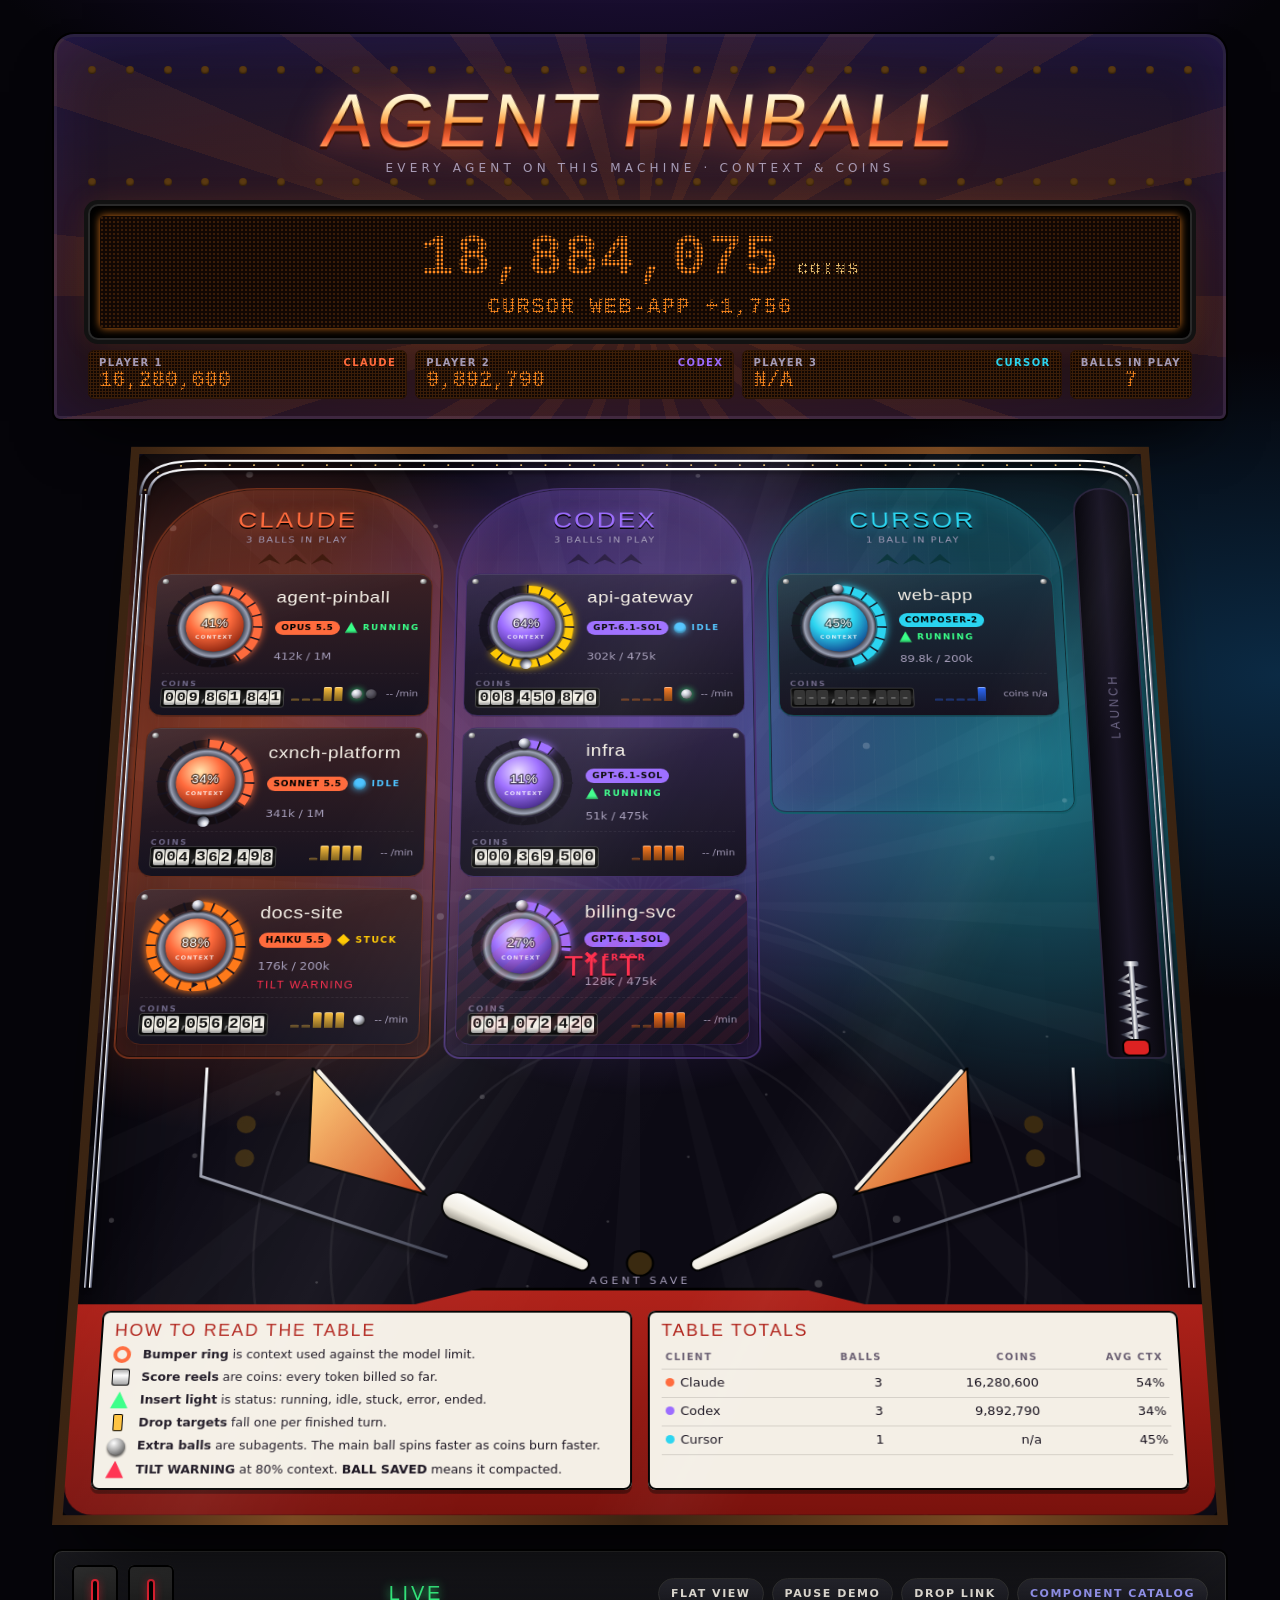
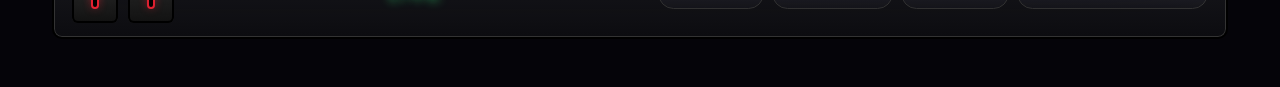
==== docs/design/prototype/index.html @ d5591f13 "docs(design): add pinball UI prototype Interactive table and component catalog (vanilla HTML/CSS/JS " ====
<!doctype html>
<html lang="en" data-view="tilt">
<head>
  <meta charset="utf-8">
  <meta name="viewport" content="width=device-width, initial-scale=1">
  <title>Agent Pinball</title>
  <meta name="description" content="Design prototype of the agent-pinball dashboard, driven by mock data.">
  <link rel="stylesheet" href="pinball.css">
  <script src="mock-data.js" defer></script>
  <script src="pinball.js" defer></script>
</head>
<body data-page="table">
  <div class="starfield" aria-hidden="true"></div>
  <p id="announcer" class="visually-hidden" aria-live="polite"></p>

  <main class="cabinet">
    <!-- Backbox: marquee, dot-matrix display, one score window per client. -->
    <header class="backbox">
      <div class="marquee">
        <div class="bulbs" data-bulbs="30" aria-hidden="true"></div>
        <h1 class="title"><span class="glint">Agent Pinball</span></h1>
        <p class="tagline">Every agent on this machine &middot; context &amp; coins</p>
        <div class="bulbs" data-bulbs="30" aria-hidden="true"></div>
      </div>

      <div class="dmd">
        <div class="dmd-screen">
          <div class="dmd-main"><span class="dmd-score dmd-dots">0</span><small class="dmd-dots dmd-fine">COINS</small></div>
          <div class="dmd-ticker dmd-dots dmd-fine">INSERT COIN</div>
          <div class="dmd-takeover dmd-dots" aria-hidden="true"></div>
        </div>
      </div>

      <div class="players">
        <div class="player" data-kind="claude">
          <div class="player-label"><span>Player 1</span><b>Claude</b></div>
          <div class="dmd-dots player-score">0</div>
        </div>
        <div class="player" data-kind="codex">
          <div class="player-label"><span>Player 2</span><b>Codex</b></div>
          <div class="dmd-dots player-score">0</div>
        </div>
        <div class="player" data-kind="cursor">
          <div class="player-label"><span>Player 3</span><b>Cursor</b></div>
          <div class="dmd-dots player-score">0</div>
        </div>
        <div class="player balls-in-play">
          <div class="player-label"><span>Balls in play</span></div>
          <div class="dmd-dots balls-count">0</div>
        </div>
      </div>
    </header>

    <!-- Playfield: parallax layers around the three lanes. -->
    <section class="table" aria-label="Playfield">
      <div class="playfield">
        <div class="layer layer-art" data-slot="art"></div>

        <div class="field">
          <div class="lanes">
            <section class="lane" data-lane="claude" data-kind="claude" aria-labelledby="lane-claude">
              <div class="lane-head">
                <h2 class="lane-name" id="lane-claude">Claude</h2>
                <div class="lane-meta"></div>
                <div class="chevrons" aria-hidden="true"></div>
              </div>
              <div class="lane-body"></div>
              <p class="lane-empty" hidden>No balls in play</p>
            </section>

            <section class="lane" data-lane="codex" data-kind="codex" aria-labelledby="lane-codex">
              <div class="lane-head">
                <h2 class="lane-name" id="lane-codex">Codex</h2>
                <div class="lane-meta"></div>
                <div class="chevrons" aria-hidden="true"></div>
              </div>
              <div class="lane-body"></div>
              <p class="lane-empty" hidden>No balls in play</p>
            </section>

            <section class="lane" data-lane="cursor" data-kind="cursor" aria-labelledby="lane-cursor">
              <div class="lane-head">
                <h2 class="lane-name" id="lane-cursor">Cursor</h2>
                <div class="lane-meta"></div>
                <div class="chevrons" aria-hidden="true"></div>
              </div>
              <div class="lane-body"></div>
              <p class="lane-empty" hidden>No balls in play</p>
            </section>
          </div>

          <div data-slot="shooter"></div>
        </div>

        <div class="lower" data-slot="lower"></div>

        <div class="layer layer-wire" data-slot="wire"></div>
        <div class="layer layer-glass" aria-hidden="true"></div>

        <!-- Apron: how to read the table, and totals per client. -->
        <footer class="apron">
          <section class="card">
            <h2>How to read the table</h2>
            <ul class="legend">
              <li><span class="legend-icon ring"></span><span><b>Bumper ring</b> is context used against the model limit.</span></li>
              <li><span class="legend-icon reel"></span><span><b>Score reels</b> are coins: every token billed so far.</span></li>
              <li><span class="legend-icon insert"></span><span><b>Insert light</b> is status: running, idle, stuck, error, ended.</span></li>
              <li><span class="legend-icon target"></span><span><b>Drop targets</b> fall one per finished turn.</span></li>
              <li><span class="legend-icon ball"></span><span><b>Extra balls</b> are subagents. The main ball spins faster as coins burn faster.</span></li>
              <li><span class="legend-icon warn"></span><span><b>TILT WARNING</b> at 80% context. <b>BALL SAVED</b> means it compacted.</span></li>
            </ul>
          </section>
          <section class="card">
            <h2>Table totals</h2>
            <table class="totals">
              <thead><tr><th scope="col">Client</th><th scope="col">Balls</th><th scope="col">Coins</th><th scope="col">Avg ctx</th></tr></thead>
              <tbody></tbody>
            </table>
          </section>
        </footer>
      </div>
    </section>

    <!-- Coin door: link state and view toggles. -->
    <footer class="coin-door">
      <div class="coin-slots" aria-hidden="true">
        <span class="coin-slot" data-live="true"></span>
        <span class="coin-slot" data-live="true"></span>
      </div>
      <div class="link-state" data-live="true" role="status">LIVE</div>
      <div class="toggles">
        <button class="toggle" type="button" data-toggle="flat" aria-pressed="false">Flat view</button>
        <button class="toggle" type="button" data-toggle="pause" aria-pressed="false">Pause demo</button>
        <button class="toggle" type="button" data-toggle="unplug" aria-pressed="false">Drop link</button>
        <a class="toggle" href="catalog.html">Component catalog</a>
      </div>
    </footer>
  </main>
</body>
</html>
---- docs/design/prototype/pinball.css ----
/*
 * agent-pinball design prototype.
 *
 * Written to drop into pinball-web unchanged: no inline styles are needed by
 * the markup, every runtime value arrives as a custom property set through
 * CSSOM (allowed under a strict `style-src 'self'` CSP).
 */

/* ------------------------------------------------------------------ tokens */

:root {
  color-scheme: dark;

  /* Cabinet */
  --cab-void: #050409;
  --cab-black: #0b0912;
  --cab-panel: #15121f;
  --cab-panel-2: #1d1929;
  --cab-line: #2c2640;
  --ink: #f4efe6;
  --ink-dim: #a49cb8;
  --ink-faint: #6c6584;

  /* Chrome (rails, screws, wireforms) */
  --chrome-hi: #ffffff;
  --chrome-mid: #b9bccb;
  --chrome-lo: #4a4d5e;

  /* Dot-matrix display */
  --dmd-on: #ff8a1f;
  --dmd-hot: #ffd27a;
  --dmd-off: #3a1d08;
  --dmd-bg: #110703;

  /* Providers, after the three reference tables */
  --claude: #ff6b3d;
  --claude-2: #ffc23d;
  --codex: #9b6bff;
  --codex-2: #ff7a1a;
  --cursor: #2ad4f0;
  --cursor-2: #2f6bff;

  /* Status inserts */
  --st-running: #39ff88;
  --st-idle: #4dc3ff;
  --st-stuck: #ffc800;
  --st-error: #ff2e4d;
  --st-ended: #6b6b7a;

  /* Context levels */
  --lv-warm: #ffc800;
  --lv-hot: #ff7a1a;
  --lv-crit: #ff2e4d;

  --font-display: "Impact", "Haettenschweiler", "Arial Narrow Bold", "Helvetica Neue", sans-serif;
  --font-body: ui-sans-serif, system-ui, -apple-system, "Segoe UI", sans-serif;
  --font-dmd: "Courier New", ui-monospace, "SF Mono", Menlo, monospace;

  --radius: 14px;
  --gutter: clamp(16px, 3vw, 32px);
  --ease-out: cubic-bezier(.2, .9, .3, 1);
  --ease-spring: cubic-bezier(.34, 1.56, .64, 1);

  /* Driven by pinball.js */
  --px: 0;
  --py: 0;
  --scroll: 0;
  --tilt: 12deg;
}

/* ------------------------------------------------------------------- base */

*,
*::before,
*::after { box-sizing: border-box; }

html { background: var(--cab-void); }

body {
  margin: 0;
  min-height: 100vh;
  background:
    radial-gradient(1200px 600px at 50% -10%, #2a1650 0%, transparent 60%),
    radial-gradient(900px 500px at 100% 40%, #0b2a44 0%, transparent 65%),
    var(--cab-void);
  color: var(--ink);
  font: 15px/1.45 var(--font-body);
  overflow-x: hidden;
}

button { font: inherit; color: inherit; }

.visually-hidden {
  position: absolute !important;
  width: 1px; height: 1px;
  overflow: hidden; clip: rect(0 0 0 0);
  white-space: nowrap;
}

/* Starfield behind everything; scroll parallax via --scroll. */
.starfield {
  position: fixed;
  inset: -20vh 0 0 0;
  z-index: -1;
  pointer-events: none;
  background-image:
    radial-gradient(1.2px 1.2px at 12% 18%, #fff8 50%, transparent 51%),
    radial-gradient(1px 1px at 72% 12%, #fff6 50%, transparent 51%),
    radial-gradient(1.4px 1.4px at 40% 66%, #fff7 50%, transparent 51%),
    radial-gradient(1px 1px at 86% 78%, #fff5 50%, transparent 51%),
    radial-gradient(1px 1px at 22% 88%, #fff6 50%, transparent 51%),
    radial-gradient(1.2px 1.2px at 58% 34%, #fff5 50%, transparent 51%);
  background-size: 420px 420px;
  transform: translate3d(0, calc(var(--scroll) * -0.15px), 0);
}

.cabinet {
  width: min(1240px, 100%);
  margin: 0 auto;
  padding: var(--gutter) var(--gutter) 48px;
}

/* ---------------------------------------------------------------- backbox */

.backbox {
  position: relative;
  border-radius: 22px 22px 8px 8px;
  padding: 22px clamp(14px, 3vw, 34px) 20px;
  background:
    linear-gradient(180deg, #1b1430, #0d0a16 70%),
    var(--cab-black);
  border: 2px solid #000;
  box-shadow:
    inset 0 0 0 3px #2a2140,
    inset 0 0 60px #6d3cff22,
    0 30px 60px -30px #000;
  overflow: hidden;
  isolation: isolate;
}

/* Backglass art: sunburst + glow, slow parallax opposite the pointer. */
.backbox::before {
  content: "";
  position: absolute;
  inset: -40%;
  z-index: -1;
  background:
    repeating-conic-gradient(from 0deg at 50% 60%, #ff7a1a14 0deg 6deg, transparent 6deg 18deg),
    radial-gradient(closest-side at 50% 60%, #ff6b3d33, transparent);
  transform: translate3d(calc(var(--px) * -10px), calc(var(--py) * -6px), 0);
  animation: burst 90s linear infinite;
}

@keyframes burst { to { rotate: 360deg; } }

.marquee {
  position: relative;
  text-align: center;
  padding: 10px 0 16px;
}

.bulbs {
  display: flex;
  justify-content: space-between;
  gap: 4px;
  height: 10px;
}

.bulb {
  width: 8px; height: 8px;
  border-radius: 50%;
  background: #5a3a12;
  box-shadow: inset 0 -1px 2px #0008;
  animation: chase 1.6s steps(1, end) infinite;
  animation-delay: calc(var(--i, 0) * -0.1s);
}

@keyframes chase {
  0%, 60% { background: #5a3a12; box-shadow: inset 0 -1px 2px #0008; }
  61%, 100% { background: var(--dmd-hot); box-shadow: 0 0 10px var(--dmd-on), 0 0 2px #fff; }
}

.title {
  margin: 10px 0 6px;
  font: 400 clamp(36px, 7vw, 76px)/0.9 var(--font-display);
  letter-spacing: .04em;
  text-transform: uppercase;
  transform: skewX(-8deg);
  background: linear-gradient(180deg, #fff 0%, #ffe9b0 30%, #ff9a3d 55%, #b23a12 56%, #ff6b3d 80%, #ffd27a 100%);
  -webkit-background-clip: text;
  background-clip: text;
  color: transparent;
  filter: drop-shadow(0 3px 0 #3a0f00) drop-shadow(0 0 18px #ff6b3d88);
}

.title .glint {
  display: inline-block;
  animation: glint 5s var(--ease-out) infinite;
}

@keyframes glint {
  0%, 85% { filter: none; }
  90% { filter: brightness(1.8) drop-shadow(0 0 12px #fff); }
  100% { filter: none; }
}

.tagline {
  margin: 0;
  color: var(--ink-dim);
  font-size: 12px;
  letter-spacing: .35em;
  text-transform: uppercase;
}

/* ------------------------------------------------------------------- DMD */

.dmd {
  position: relative;
  border-radius: 10px;
  padding: 10px;
  background: #000;
  border: 2px solid #2a2a2a;
  box-shadow: inset 0 0 0 2px #000, 0 0 0 4px #121212, 0 0 30px #ff8a1f22;
}

.dmd-screen {
  position: relative;
  min-height: 112px;
  border-radius: 4px;
  overflow: hidden;
  background:
    radial-gradient(circle, var(--dmd-off) 1.1px, transparent 1.6px) 0 0 / 4px 4px,
    var(--dmd-bg);
  filter: drop-shadow(0 0 4px #ff8a1fcc);
  display: grid;
  grid-template-rows: 1fr auto;
  align-items: center;
}

/* The dot mask turns any text into lit DMD pixels; text stays real text. */
.dmd-dots {
  color: var(--dmd-on);
  font-family: var(--font-dmd);
  font-weight: 700;
  -webkit-mask-image: radial-gradient(circle, #000 1.25px, transparent 1.7px);
  -webkit-mask-size: 4px 4px;
  mask-image: radial-gradient(circle, #000 1.25px, transparent 1.7px);
  mask-size: 4px 4px;
}

/* Finer dot pitch for small DMD text; 4px dots cannot draw small glyphs. */
.dmd-fine {
  -webkit-mask-image: radial-gradient(circle, #000 .95px, transparent 1.3px);
  -webkit-mask-size: 3px 3px;
  mask-image: radial-gradient(circle, #000 .95px, transparent 1.3px);
  mask-size: 3px 3px;
}

.dmd-main {
  display: flex;
  align-items: baseline;
  justify-content: center;
  gap: 18px;
  padding: 10px 12px 0;
  font-size: clamp(30px, 6vw, 58px);
  line-height: 1;
  letter-spacing: .02em;
  white-space: nowrap;
}

.dmd-main small {
  font-size: max(15px, .3em);
  letter-spacing: .12em;
  color: var(--dmd-hot);
}

.dmd-ticker {
  height: 36px;
  padding: 4px 12px 8px;
  font-size: 22px;
  line-height: 24px;
  letter-spacing: .06em;
  text-align: center;
  white-space: nowrap;
  overflow: hidden;
  text-overflow: ellipsis;
}

.dmd-ticker.wipe { animation: dmd-wipe .45s steps(12, end); }

@keyframes dmd-wipe {
  from { clip-path: inset(0 100% 0 0); }
  to { clip-path: inset(0 0 0 0); }
}

/* Takeover: big event replaces the score for a moment, like real DMD shows. */
.dmd-takeover {
  position: absolute;
  inset: 0;
  display: grid;
  place-items: center;
  font-size: clamp(30px, 6.4vw, 64px);
  letter-spacing: .06em;
  color: var(--dmd-hot);
  background: var(--dmd-bg);
  opacity: 0;
  pointer-events: none;
}

.dmd-screen.taking .dmd-main,
.dmd-screen.taking .dmd-ticker { visibility: hidden; }

.dmd-takeover.show { animation: takeover 1.8s steps(1, end) forwards; }

@keyframes takeover {
  0% { opacity: 1; color: #fff; }
  8% { opacity: 1; color: var(--dmd-hot); }
  16% { opacity: 0; }
  22% { opacity: 1; }
  85% { opacity: 1; }
  100% { opacity: 0; }
}

.players {
  display: grid;
  grid-template-columns: repeat(3, 1fr) auto;
  gap: 8px;
  margin-top: 10px;
}

.player {
  border-radius: 6px;
  padding: 6px 10px 5px;
  background:
    radial-gradient(circle, var(--dmd-off) 1px, transparent 1.4px) 0 0 / 3px 3px,
    var(--dmd-bg);
  border: 1px solid #2a1406;
  min-width: 0;
}

.player-label {
  display: flex;
  justify-content: space-between;
  gap: 6px;
  font: 700 10px/1.2 var(--font-body);
  letter-spacing: .14em;
  text-transform: uppercase;
  color: var(--ink-dim);
}

.player-label b { color: var(--p, var(--dmd-on)); }

.player .dmd-dots {
  -webkit-mask-size: 3px 3px;
  mask-size: 3px 3px;
  -webkit-mask-image: radial-gradient(circle, #000 .95px, transparent 1.3px);
  mask-image: radial-gradient(circle, #000 .95px, transparent 1.3px);
  font-size: 22px;
  line-height: 1.1;
  white-space: nowrap;
  overflow: hidden;
  text-overflow: ellipsis;
}

.player[data-kind="claude"] { --p: var(--claude); }
.player[data-kind="codex"] { --p: var(--codex); }
.player[data-kind="cursor"] { --p: var(--cursor); }

.balls-in-play { text-align: center; }

/* ------------------------------------------------------- playfield + layers */

.table {
  position: relative;
  /* --lift is the empty band the receding top leaves; pinball.js measures it. */
  margin-top: calc(26px - var(--lift, 0px));
  perspective: 1700px;
  perspective-origin: 50% 100%;
}

.playfield {
  position: relative;
  border-radius: 18px 18px 40px 40px;
  padding: 46px 18px 0;
  background: #0c0a14;
  border: 10px solid transparent;
  border-image: linear-gradient(90deg, #3b2412, #7a4a22 20%, #3b2412 50%, #7a4a22 80%, #3b2412) 1;
  box-shadow: 0 60px 80px -40px #000, inset 0 0 120px #000;
  /* Pivot on the bottom edge: the far end recedes instead of the near end
   * growing past the viewport. */
  transform-origin: 50% 100%;
  transform: rotateX(var(--tilt)) rotateY(calc(var(--px) * 1.2deg));
  transform-style: preserve-3d;
  transition: transform .6s var(--ease-out);
  overflow: hidden;
  isolation: isolate;
}

[data-view="flat"] .playfield { --tilt: 0deg; }

/* Each layer moves with the pointer by its own depth. Lanes stay at 0 so the
 * things you click never drift away from the cursor. */
.layer {
  position: absolute;
  inset: -40px;
  pointer-events: none;
  transform: translate3d(calc(var(--px) * var(--depth) * 1px), calc(var(--py) * var(--depth) * 1px), 0);
}

.layer-art { --depth: -8; z-index: -2; }
.layer-wire { --depth: 4; z-index: 3; inset: 0; }
.layer-glass { --depth: 26; z-index: 4; inset: -80px; }

.layer-art svg { width: 100%; height: 100%; display: block; }

.wire-top {
  position: absolute;
  top: 0;
  left: 0;
  width: 100%;
  height: 56px;
}

.wire-side {
  position: absolute;
  top: 54px;
  bottom: 240px;
  width: 10px;
  background: linear-gradient(90deg,
    transparent 0 1px, #fff 1px, #8a8fa3 2px, #3b3e4e 3.5px, transparent 3.5px 6.5px,
    #fff 6.5px, #8a8fa3 7.5px, #3b3e4e 9px, transparent 9px);
  filter: drop-shadow(0 3px 2px #0009);
}

.wire-side-l { left: 4px; }
.wire-side-r { right: 4px; }

.layer-glass {
  background:
    linear-gradient(115deg, transparent 30%, #ffffff10 42%, #ffffff05 48%, transparent 56%),
    linear-gradient(115deg, transparent 62%, #ffffff08 66%, transparent 70%);
  mix-blend-mode: screen;
}

.art-rays { transform-origin: 50% 46%; animation: spin 120s linear infinite; }
.art-glow-claude { fill: var(--claude); }
.art-glow-codex { fill: var(--codex); }
.art-glow-cursor { fill: var(--cursor); }

.wire {
  fill: none;
  stroke: url(#chrome-h);
  stroke-width: 3;
  vector-effect: non-scaling-stroke;
  filter: drop-shadow(0 4px 2px #0009);
}

.wire-light {
  fill: none;
  stroke: var(--dmd-hot);
  stroke-width: 2;
  stroke-dasharray: 2 26;
  vector-effect: non-scaling-stroke;
  animation: wire-run 1.8s linear infinite;
  opacity: .9;
}

@keyframes wire-run { to { stroke-dashoffset: -112; } }

.field {
  position: relative;
  z-index: 1;
  display: grid;
  grid-template-columns: 1fr 64px;
  gap: 16px;
}

.lanes {
  display: grid;
  grid-template-columns: repeat(3, minmax(0, 1fr));
  gap: 14px;
  align-items: start;
}

/* ------------------------------------------------------------------ lanes */

.lane {
  --p: var(--claude);
  --p2: var(--claude-2);
  position: relative;
  border-radius: 120px 120px 18px 18px;
  padding: 0 10px 14px;
  min-height: 420px;
  background:
    linear-gradient(180deg, color-mix(in srgb, var(--p) 22%, transparent), transparent 40%),
    repeating-linear-gradient(90deg, transparent 0 22px, #ffffff05 22px 23px);
  border: 2px solid color-mix(in srgb, var(--p) 45%, #000);
  box-shadow: inset 0 0 0 1px #0008, inset 0 0 40px color-mix(in srgb, var(--p) 18%, transparent);
}

.lane[data-kind="codex"] { --p: var(--codex); --p2: var(--codex-2); }
.lane[data-kind="cursor"] { --p: var(--cursor); --p2: var(--cursor-2); }

.lane-head {
  position: relative;
  text-align: center;
  padding: 26px 8px 12px;
}

.lane-name {
  margin: 0;
  font: 400 30px/1 var(--font-display);
  letter-spacing: .08em;
  text-transform: uppercase;
  color: var(--p);
  text-shadow: 0 2px 0 #000, 0 0 16px color-mix(in srgb, var(--p) 70%, transparent);
}

.lane-meta {
  margin-top: 4px;
  font-size: 11px;
  letter-spacing: .16em;
  text-transform: uppercase;
  color: var(--ink-dim);
}

/* Arrow inserts that chase up the lane, like the reference playfields. */
.chevrons {
  display: flex;
  justify-content: center;
  gap: 4px;
  margin-top: 10px;
}

.chevron {
  width: 26px; height: 14px;
  clip-path: polygon(0 100%, 50% 0, 100% 100%, 50% 55%);
  background: color-mix(in srgb, var(--p) 25%, #000);
  animation: chevron 1.2s steps(1, end) infinite;
  animation-delay: calc(var(--i, 0) * .2s);
}

@keyframes chevron {
  0%, 40% { background: color-mix(in srgb, var(--p) 25%, #000); }
  41%, 70% { background: var(--p2); box-shadow: 0 0 12px var(--p2); }
  71%, 100% { background: color-mix(in srgb, var(--p) 25%, #000); }
}

.lane-body {
  display: grid;
  gap: 14px;
}

.lane-empty {
  margin: 30px 8px;
  text-align: center;
  font: 400 20px var(--font-display);
  letter-spacing: .1em;
  color: var(--ink-faint);
}

/* ------------------------------------------------------- agent bumper card */

.bumper {
  --p: var(--claude);
  --p2: var(--claude-2);
  --ctx: 0;
  --lv: var(--p);
  --spin: 1.6s;
  position: relative;
  display: grid;
  grid-template-columns: 112px 1fr;
  gap: 4px 12px;
  align-items: center;
  padding: 12px 12px 10px;
  border-radius: 16px;
  background:
    linear-gradient(160deg, #ffffff12, transparent 40%),
    linear-gradient(180deg, color-mix(in srgb, var(--p) 16%, var(--cab-panel)), var(--cab-panel));
  border: 1px solid color-mix(in srgb, var(--p) 40%, #000);
  box-shadow: 0 10px 22px -12px #000, inset 0 1px 0 #ffffff18;
  clip-path: polygon(0 10px, 10px 0, calc(100% - 10px) 0, 100% 10px, 100% calc(100% - 10px), calc(100% - 10px) 100%, 10px 100%, 0 calc(100% - 10px));
  transition: transform .2s var(--ease-out), filter .3s;
}

.bumper[data-kind="codex"] { --p: var(--codex); --p2: var(--codex-2); }
.bumper[data-kind="cursor"] { --p: var(--cursor); --p2: var(--cursor-2); }
.bumper .targets { --p2: inherit; }

.bumper[data-level="warm"] { --lv: var(--lv-warm); }
.bumper[data-level="hot"] { --lv: var(--lv-hot); }
.bumper[data-level="crit"] { --lv: var(--lv-crit); }

.bumper:hover { transform: translateY(-2px); }

.bumper.entering { animation: drop-in .7s var(--ease-spring) var(--delay, 0s) both; }

@keyframes drop-in {
  from { transform: translateY(-60px) scale(.6); opacity: 0; }
  to { transform: none; opacity: 1; }
}

/* Screws in the plastic's corners. */
.bumper::before,
.bumper::after {
  content: "";
  position: absolute;
  top: 6px;
  width: 7px; height: 7px;
  border-radius: 50%;
  background: radial-gradient(circle at 35% 35%, #fff, #888 50%, #333);
}
.bumper::before { left: 6px; }
.bumper::after { right: 6px; }

/* Full-card hit area, so the card can hold headings and still be one control. */
.bumper-hit {
  position: absolute;
  inset: 0;
  z-index: 2;
  border: 0;
  background: transparent;
  cursor: pointer;
}

.bumper-hit:focus-visible {
  outline: 3px solid var(--p2);
  outline-offset: -4px;
  border-radius: 14px;
}

.bumper-ring {
  grid-row: span 3;
  width: 112px;
  height: 112px;
  overflow: visible;
}

.ring-track { fill: none; stroke: #0007; stroke-width: 10; }

.ring-fill {
  fill: none;
  stroke: var(--lv);
  stroke-width: 10;
  stroke-linecap: butt;
  stroke-dasharray: var(--ctx) 100;
  transform: rotate(-90deg);
  transform-origin: 60px 60px;
  transition: stroke-dasharray .9s var(--ease-out), stroke .4s;
  filter: drop-shadow(0 0 5px var(--lv));
}

/* Segment cuts make the arc read like an insert ring, not a progress bar. */
.ring-ticks {
  fill: none;
  stroke: var(--cab-panel);
  stroke-width: 12;
  stroke-dasharray: .6 4.4;
  transform: rotate(-90deg);
  transform-origin: 60px 60px;
}

.bumper-skirt { fill: url(#skirt); }

.bumper-cap {
  fill: url(#cap-claude);
  transform-origin: 60px 60px;
  transform-box: view-box;
}

.bumper[data-kind="codex"] .bumper-cap { fill: url(#cap-codex); }
.bumper[data-kind="cursor"] .bumper-cap { fill: url(#cap-cursor); }

.cap-label {
  font: 400 15px var(--font-display);
  letter-spacing: .06em;
  fill: #fff;
  text-anchor: middle;
  dominant-baseline: central;
  paint-order: stroke;
  stroke: #0009;
  stroke-width: 3px;
}

.cap-sub {
  font: 700 7px var(--font-body);
  letter-spacing: .18em;
  fill: #fffc;
  text-anchor: middle;
}

.bumper.hit .bumper-cap { animation: pop .22s var(--ease-out); }
.bumper.hit .ring-fill { animation: ring-flash .3s; }

@keyframes pop {
  0% { transform: scale(1); }
  35% { transform: scale(.86); }
  100% { transform: scale(1); }
}

@keyframes ring-flash {
  50% { stroke: #fff; filter: drop-shadow(0 0 12px #fff); }
}

/* The ball: orbits when running, rests in the saucer when idle. */
.orbit {
  transform-origin: 60px 60px;
  transform-box: view-box;
}

.ball { fill: url(#ball); filter: drop-shadow(0 2px 1px #000a); }

.bumper[data-status="running"] .orbit { animation: spin var(--spin) linear infinite; }

/* Idle: the ball settles at the bottom of the ring, the saucer. */
.bumper[data-status="idle"] .orbit,
.bumper[data-status="ended"] .orbit { transform: rotate(180deg); transition: transform .8s var(--ease-spring); }

.bumper[data-status="stuck"] .orbit { animation: trapped .5s ease-in-out infinite alternate; }

@keyframes spin { to { transform: rotate(360deg); } }
@keyframes trapped { from { transform: rotate(-8deg); } to { transform: rotate(8deg); } }

.bumper-name {
  margin: 0;
  min-width: 0;
  font: 400 21px/1.05 var(--font-display);
  letter-spacing: .03em;
  overflow: hidden;
  text-overflow: ellipsis;
  white-space: nowrap;
}

.bumper-sub {
  display: flex;
  flex-wrap: wrap;
  gap: 6px;
  align-items: center;
  min-width: 0;
}

.chip {
  display: inline-block;
  padding: 2px 7px;
  border-radius: 999px;
  font: 700 10px/1.4 var(--font-body);
  letter-spacing: .08em;
  text-transform: uppercase;
  color: #000;
  background: var(--p);
  white-space: nowrap;
}

.chip-ghost {
  color: var(--ink-dim);
  background: transparent;
  border: 1px solid var(--cab-line);
}

.ctx-line {
  display: flex;
  flex-wrap: wrap;
  white-space: nowrap;
  align-items: baseline;
  gap: 6px;
  font-variant-numeric: tabular-nums;
}

.ctx-of { font-size: 13px; color: var(--ink-dim); }

.bumper-foot {
  grid-column: 1 / -1;
  display: flex;
  flex-wrap: wrap;
  align-items: center;
  justify-content: space-between;
  gap: 8px;
  padding-top: 8px;
  border-top: 1px dashed #ffffff14;
}

.coins-label {
  font: 700 9px var(--font-body);
  letter-spacing: .2em;
  color: var(--ink-faint);
  text-transform: uppercase;
}

.foot-right {
  display: flex;
  align-items: center;
  gap: 10px;
}

.rate {
  font-size: 11px;
  color: var(--ink-dim);
  font-variant-numeric: tabular-nums;
}

/* Score popup on token bursts. */
.score-pop {
  position: absolute;
  left: 56px;
  top: 30px;
  z-index: 3;
  font: 400 22px var(--font-display);
  color: var(--p2);
  text-shadow: 0 2px 0 #000, 0 0 12px var(--p2);
  pointer-events: none;
  animation: score-up 1.1s var(--ease-out) forwards;
}

@keyframes score-up {
  from { transform: translate(-50%, 0) scale(.6); opacity: 0; }
  15% { transform: translate(-50%, -6px) scale(1.15); opacity: 1; }
  to { transform: translate(-50%, -46px) scale(1); opacity: 0; }
}

/* Banner stamped across a card: BALL SAVED, TILT WARNING, EXTRA BALL. */
.banner {
  position: absolute;
  left: 50%;
  top: 46%;
  z-index: 3;
  padding: 4px 14px;
  font: 400 20px/1 var(--font-display);
  letter-spacing: .1em;
  color: #000;
  background: var(--p2);
  border: 2px solid #000;
  box-shadow: 0 0 0 2px var(--p2), 0 0 24px var(--p2);
  white-space: nowrap;
  pointer-events: none;
  animation: banner 1.6s var(--ease-spring) forwards;
}

@keyframes banner {
  0% { transform: translate(-50%, -50%) rotate(-6deg) scale(.2); opacity: 0; }
  18% { transform: translate(-50%, -50%) rotate(-6deg) scale(1.1); opacity: 1; }
  28% { transform: translate(-50%, -50%) rotate(-6deg) scale(1); }
  80% { opacity: 1; }
  100% { transform: translate(-50%, -50%) rotate(-6deg) scale(1); opacity: 0; }
}

/* --------------------------------------------------------------- score reels */

.reels {
  display: inline-flex;
  align-items: center;
  gap: 1px;
  padding: 3px 4px;
  border-radius: 4px;
  background: linear-gradient(180deg, #000, #222 50%, #000);
  box-shadow: inset 0 0 0 1px #444, 0 1px 0 #ffffff14;
  font: 700 17px/1 var(--font-dmd);
  font-variant-numeric: tabular-nums;
}

.reel {
  position: relative;
  display: inline-block;
  width: .72em;
  height: 1.15em;
  overflow: hidden;
  border-radius: 2px;
  background: linear-gradient(180deg, #bbb, #f4f1e8 30%, #f4f1e8 70%, #999);
  color: #111;
  text-align: center;
}

.reel-strip {
  display: flex;
  flex-direction: column;
  transform: translateY(calc(var(--d, 0) * -1.15em));
  transition: transform .7s var(--ease-spring);
}

.reel-strip span { height: 1.15em; line-height: 1.15em; }

.reel-sep {
  width: .3em;
  color: #888;
  text-align: center;
}

.reels[data-unavailable] .reel { background: #333; color: #666; }

/* ---------------------------------------------------------- insert lights */

.insert {
  --c: var(--st-ended);
  display: inline-flex;
  align-items: center;
  gap: 6px;
  font: 700 10px/1 var(--font-body);
  letter-spacing: .16em;
  text-transform: uppercase;
  color: var(--c);
}

.insert-lamp {
  width: 14px;
  height: 14px;
  background: var(--c);
  box-shadow: 0 0 10px var(--c), inset 0 -2px 3px #0006;
}

/* Shape carries the meaning too, so status never relies on colour alone. */
.insert[data-status="running"] { --c: var(--st-running); }
.insert[data-status="running"] .insert-lamp { clip-path: polygon(50% 0, 100% 100%, 0 100%); animation: blink 1s steps(1, end) infinite; }
.insert[data-status="idle"] { --c: var(--st-idle); }
.insert[data-status="idle"] .insert-lamp { border-radius: 50%; }
.insert[data-status="stuck"] { --c: var(--st-stuck); }
.insert[data-status="stuck"] .insert-lamp { clip-path: polygon(50% 0, 100% 50%, 50% 100%, 0 50%); animation: blink 1.8s steps(1, end) infinite; }
.insert[data-status="error"] { --c: var(--st-error); }
.insert[data-status="error"] .insert-lamp { clip-path: polygon(20% 0, 50% 30%, 80% 0, 100% 20%, 70% 50%, 100% 80%, 80% 100%, 50% 70%, 20% 100%, 0 80%, 30% 50%, 0 20%); animation: blink .4s steps(1, end) infinite; }
.insert[data-status="ended"] .insert-lamp { box-shadow: none; opacity: .5; }

@keyframes blink { 50% { opacity: .25; } }

.tilt-warning {
  display: none;
  font: 400 12px/1 var(--font-display);
  letter-spacing: .14em;
  color: var(--lv-crit);
  animation: blink .7s steps(1, end) infinite;
}

.bumper[data-level="hot"] .tilt-warning,
.bumper[data-level="crit"] .tilt-warning { display: inline; }

/* ------------------------------------------------------------ drop targets */

.targets {
  --p2: var(--claude-2);
  display: inline-flex;
  gap: 3px;
  align-items: flex-end;
  height: 18px;
}

.target {
  width: 9px;
  height: 18px;
  border-radius: 2px 2px 0 0;
  background: linear-gradient(180deg, var(--p2), color-mix(in srgb, var(--p2) 50%, #000));
  box-shadow: inset 0 1px 0 #fff8;
  transform-origin: 50% 100%;
  transition: transform .35s var(--ease-out), opacity .35s;
}

.target.down { transform: scaleY(.18); opacity: .45; }

/* ------------------------------------------------------------- extra balls */

.extra-balls {
  display: inline-flex;
  align-items: center;
  gap: 4px;
  min-height: 14px;
}

.mini-ball {
  width: 12px;
  height: 12px;
  border-radius: 50%;
  background: radial-gradient(circle at 35% 30%, #fff, #c9ccd8 35%, #555 80%);
  box-shadow: 0 1px 2px #000;
}

.mini-ball[data-status="running"] { animation: bob .6s ease-in-out infinite alternate; box-shadow: 0 0 8px var(--st-running); }
.mini-ball[data-status="ended"] { opacity: .35; }

@keyframes bob { to { transform: translateY(-3px); } }

/* ----------------------------------------------------- TILT / GAME OVER */

.overlay {
  position: absolute;
  inset: 0;
  z-index: 1;
  display: none;
  place-items: center;
  pointer-events: none;
  font: 400 34px/1 var(--font-display);
  letter-spacing: .12em;
}

.bumper[data-status="error"] .overlay-tilt {
  display: grid;
  color: var(--st-error);
  background: repeating-linear-gradient(-45deg, #ff2e4d14 0 10px, transparent 10px 20px);
  text-shadow: 0 0 18px var(--st-error), 0 2px 0 #000;
  animation: tilt-shake .5s ease-in-out 2;
}

.bumper[data-status="error"] { animation: tilt-shake .5s ease-in-out; }

@keyframes tilt-shake {
  20% { transform: translateX(-6px) rotate(-1deg); }
  40% { transform: translateX(5px) rotate(1deg); }
  60% { transform: translateX(-3px); }
  80% { transform: translateX(2px); }
}

.bumper[data-status="ended"] { filter: grayscale(.9) brightness(.7); }

.bumper[data-status="ended"] .overlay-over {
  display: grid;
  color: #ddd;
  font-size: 26px;
  transform: rotate(-8deg);
  text-shadow: 0 2px 0 #000;
}

/* --------------------------------------------------------- shooter lane */

.shooter {
  position: relative;
  border-radius: 32px 32px 8px 8px;
  background: linear-gradient(90deg, #08070d, #1a1626 50%, #08070d);
  border: 2px solid #2c2640;
  min-height: 100%;
  overflow: hidden;
}

.shooter-label {
  position: absolute;
  top: 40%;
  left: 50%;
  transform: translate(-50%, -50%) rotate(-90deg);
  font: 400 14px var(--font-display);
  letter-spacing: .3em;
  color: var(--ink-faint);
  white-space: nowrap;
}

.plunger {
  position: absolute;
  left: 50%;
  bottom: 0;
  width: 40px;
  height: 120px;
  transform: translateX(-50%);
  border: 0;
  padding: 0;
  background: transparent;
  cursor: pointer;
}

.plunger svg { width: 100%; height: 100%; overflow: visible; }

.plunger-spring {
  fill: none;
  stroke: url(#chrome-v);
  stroke-width: 3;
  transform-origin: 20px 120px;
  transform-box: view-box;
  transition: transform .5s ease-in;
}

.plunger-rod { transition: transform .5s ease-in; }

.plunger.pulling .plunger-spring { transform: scaleY(.55); transition-duration: .45s; }
.plunger.pulling .plunger-rod { transform: translateY(26px); transition-duration: .45s; }
.plunger.release .plunger-spring,
.plunger.release .plunger-rod { transition: transform .08s var(--ease-spring); }

.plunger:focus-visible { outline: 3px solid var(--dmd-hot); outline-offset: 2px; border-radius: 6px; }

.shot-ball {
  position: absolute;
  left: 50%;
  bottom: 96px;
  width: 22px;
  height: 22px;
  margin-left: -11px;
  border-radius: 50%;
  background: radial-gradient(circle at 35% 30%, #fff, #c9ccd8 35%, #444 85%);
  box-shadow: 0 0 12px #fff8;
  opacity: 0;
}

/* --------------------------------------------- lower playfield + flippers */

.lower {
  position: relative;
  z-index: 1;
  margin-top: 10px;
}

.lower svg { display: block; width: 100%; height: auto; }

.sling { fill: url(#sling); stroke: #000; stroke-width: 2; }
.sling-rubber { fill: none; stroke: #f4f1e8; stroke-width: 4; stroke-linecap: round; }
.sling.kick { animation: sling-kick .18s; }

@keyframes sling-kick { 50% { fill: #fff; filter: drop-shadow(0 0 12px #fff); } }

.flipper {
  fill: url(#flipper);
  stroke: #000;
  stroke-width: 2;
  transform-box: view-box;
  transition: transform .09s ease-out;
}

.flipper-l { transform-origin: 330px 140px; transform: rotate(26deg); }
.flipper-r { transform-origin: 670px 140px; transform: rotate(-26deg); }
.flipper-l.up { transform: rotate(-16deg); }
.flipper-r.up { transform: rotate(16deg); }

.inlane-light { fill: #3a2a10; transition: fill .2s; }
.inlane-light.on { fill: var(--dmd-hot); filter: drop-shadow(0 0 6px var(--dmd-on)); }

/* ------------------------------------------------------------------ apron */

.apron {
  position: relative;
  z-index: 1;
  display: grid;
  grid-template-columns: 1fr 1fr;
  gap: 16px;
  margin: 0 -18px;
  padding: 22px 26px 26px;
  background:
    linear-gradient(180deg, #b0221a, #7a120d);
  border-top: 3px solid #000;
  clip-path: polygon(0 18px, 30% 18px, 36% 0, 64% 0, 70% 18px, 100% 18px, 100% 100%, 0 100%);
}

.card {
  border-radius: 8px;
  padding: 12px 14px;
  background: #f4efe6;
  color: #1a1420;
  box-shadow: inset 0 0 0 2px #000, 0 4px 0 #0006;
}

.card h2 {
  margin: 0 0 8px;
  font: 400 18px/1 var(--font-display);
  letter-spacing: .1em;
  text-transform: uppercase;
  color: #b0221a;
}

.legend {
  display: grid;
  gap: 6px;
  margin: 0;
  padding: 0;
  list-style: none;
  font-size: 12.5px;
}

.legend li { display: grid; grid-template-columns: 22px 1fr; gap: 8px; align-items: center; }

.legend-icon {
  width: 18px;
  height: 18px;
  border-radius: 50%;
}

.legend-icon.ring { border: 4px solid var(--claude); }
.legend-icon.reel { border-radius: 3px; background: linear-gradient(180deg, #999, #fff 40%, #999); box-shadow: inset 0 0 0 1px #000; }
.legend-icon.insert { border-radius: 0; background: var(--st-running); clip-path: polygon(50% 0, 100% 100%, 0 100%); }
.legend-icon.ball { background: radial-gradient(circle at 35% 30%, #fff, #aaa 45%, #333); }
.legend-icon.target { border-radius: 2px; width: 10px; margin-left: 4px; background: var(--claude-2); box-shadow: inset 0 0 0 1px #000; }
.legend-icon.warn { border-radius: 0; background: var(--lv-crit); clip-path: polygon(50% 0, 100% 100%, 0 100%); }

.totals {
  width: 100%;
  border-collapse: collapse;
  font-size: 13px;
  font-variant-numeric: tabular-nums;
}

.totals th,
.totals td { padding: 5px 4px; text-align: right; border-bottom: 1px solid #0002; }
.totals th:first-child,
.totals td:first-child { text-align: left; }
.totals thead th { font-size: 10px; letter-spacing: .14em; text-transform: uppercase; color: #6a5f72; }
.totals .dot { display: inline-block; width: 9px; height: 9px; margin-right: 6px; border-radius: 50%; background: var(--p); }
.totals tr[data-kind="claude"] { --p: var(--claude); }
.totals tr[data-kind="codex"] { --p: var(--codex); }
.totals tr[data-kind="cursor"] { --p: var(--cursor); }

/* -------------------------------------------------------------- coin door */

.coin-door {
  display: flex;
  flex-wrap: wrap;
  align-items: center;
  justify-content: space-between;
  gap: 14px;
  margin-top: 24px;
  padding: 14px 18px;
  border-radius: 10px;
  background: linear-gradient(180deg, #1a1a1f, #0c0c10);
  border: 2px solid #000;
  box-shadow: inset 0 0 0 1px #333;
}

.coin-slots { display: flex; gap: 10px; }

.coin-slot {
  display: grid;
  place-items: center;
  width: 46px;
  height: 58px;
  border-radius: 6px;
  background: linear-gradient(180deg, #333, #111);
  box-shadow: inset 0 0 0 2px #000, inset 0 1px 0 #555;
}

.coin-slot::before {
  content: "";
  width: 4px;
  height: 26px;
  border-radius: 2px;
  background: #000;
  box-shadow: 0 0 0 2px #e23, 0 0 10px #e23;
}

.coin-slot[data-live="false"]::before { animation: blink .8s steps(1, end) infinite; }

.link-state {
  font: 400 20px var(--font-display);
  letter-spacing: .14em;
}

.link-state[data-live="true"] { color: var(--st-running); text-shadow: 0 0 10px var(--st-running); }
.link-state[data-live="false"] { color: var(--dmd-on); animation: blink 1s steps(1, end) infinite; }

.toggles { display: flex; flex-wrap: wrap; gap: 8px; }

.toggle {
  padding: 8px 12px;
  border-radius: 999px;
  border: 1px solid #333;
  background: linear-gradient(180deg, #2a2a33, #15151b);
  font: 700 11px var(--font-body);
  letter-spacing: .14em;
  text-transform: uppercase;
  cursor: pointer;
}

a.toggle { text-decoration: none; }

.toggle[aria-pressed="true"] { border-color: var(--dmd-on); color: var(--dmd-hot); box-shadow: 0 0 12px #ff8a1f44; }
.toggle:focus-visible { outline: 3px solid var(--dmd-hot); outline-offset: 2px; }

/* ------------------------------------------------------ backglass drawer */

.backglass {
  --p: var(--claude);
  --p2: var(--claude-2);
  width: min(720px, calc(100vw - 32px));
  max-height: calc(100vh - 32px);
  padding: 0;
  border: 0;
  border-radius: 18px;
  background: var(--cab-panel);
  color: var(--ink);
  box-shadow: 0 0 0 2px #000, 0 0 0 4px color-mix(in srgb, var(--p) 60%, #000), 0 40px 80px #000;
  overflow: auto;
}

.backglass[data-kind="codex"] { --p: var(--codex); --p2: var(--codex-2); }
.backglass[data-kind="cursor"] { --p: var(--cursor); --p2: var(--cursor-2); }

.backglass[open] { animation: backglass-up .5s var(--ease-spring); }
.backglass::backdrop { background: #000a; backdrop-filter: blur(4px); }

@keyframes backglass-up {
  from { transform: translateY(40px) rotateX(18deg); opacity: 0; }
  to { transform: none; opacity: 1; }
}

.bg-head {
  position: relative;
  padding: 24px 24px 18px;
  background:
    repeating-conic-gradient(from 0deg at 80% 120%, color-mix(in srgb, var(--p) 22%, transparent) 0deg 7deg, transparent 7deg 16deg),
    linear-gradient(180deg, color-mix(in srgb, var(--p) 40%, #000), var(--cab-panel));
  overflow: hidden;
}

.bg-kicker {
  font: 700 11px var(--font-body);
  letter-spacing: .24em;
  text-transform: uppercase;
  color: var(--p2);
}

.bg-title {
  margin: 4px 0 6px;
  font: 400 clamp(28px, 5vw, 42px)/1 var(--font-display);
  letter-spacing: .03em;
  overflow-wrap: anywhere;
}

.bg-close {
  position: absolute;
  top: 14px;
  right: 14px;
  width: 36px;
  height: 36px;
  border-radius: 50%;
  border: 2px solid #000;
  background: radial-gradient(circle at 35% 30%, #fff, #bbb 40%, #555);
  color: #000;
  font: 700 18px/1 var(--font-body);
  cursor: pointer;
}

.bg-body {
  display: grid;
  gap: 18px;
  padding: 18px 24px 24px;
}

.bg-grid {
  display: grid;
  grid-template-columns: repeat(4, minmax(0, 1fr));
  gap: 10px;
}

.stat {
  padding: 10px;
  border-radius: 10px;
  background: var(--cab-panel-2);
  border: 1px solid var(--cab-line);
  min-width: 0;
}

.stat dt {
  font: 700 9.5px var(--font-body);
  letter-spacing: .18em;
  text-transform: uppercase;
  color: var(--ink-faint);
}

.stat dd {
  margin: 4px 0 0;
  font: 400 20px/1.1 var(--font-display);
  letter-spacing: .02em;
  overflow-wrap: anywhere;
}

.section-label {
  margin: 0 0 8px;
  font: 700 10px var(--font-body);
  letter-spacing: .22em;
  text-transform: uppercase;
  color: var(--ink-dim);
}

/* --------------------------------------------------------- context ramp */

.ramp { width: 100%; max-width: 720px; height: auto; display: block; margin: 0 auto; overflow: visible; }

.ramp-rail {
  fill: none;
  stroke: url(#chrome-h);
  stroke-width: 3;
}

.ramp-track {
  fill: none;
  stroke: #000;
  stroke-width: 22;
  stroke-linecap: round;
}

.ramp-fill {
  fill: none;
  stroke: url(#ramp-heat);
  stroke-width: 16;
  stroke-linecap: round;
  stroke-dasharray: var(--ctx, 0) 100;
  transition: stroke-dasharray 1s var(--ease-out);
}

.ramp-cuts {
  fill: none;
  stroke: #000;
  stroke-width: 18;
  stroke-dasharray: .5 4.5;
}

.ramp-mark { font: 700 9px var(--font-body); letter-spacing: .1em; fill: var(--ink-dim); }
.ramp-mark-line { stroke: #fff4; stroke-width: 1; }

.ramp-ball { fill: url(#ball); filter: drop-shadow(0 2px 2px #000); }

/* ------------------------------------------------------------- sparkline */

.spark { width: 100%; height: 96px; display: block; }
.spark-area { fill: color-mix(in srgb, var(--p) 22%, transparent); }
.spark-line { fill: none; stroke: var(--p); stroke-width: 2; vector-effect: non-scaling-stroke; stroke-linejoin: round; }
.spark-limit { stroke: var(--lv-crit); stroke-dasharray: 4 4; vector-effect: non-scaling-stroke; }
.spark-save { stroke: var(--p2); stroke-width: 1.5; vector-effect: non-scaling-stroke; }

.breakdown {
  display: grid;
  gap: 8px;
}

.bar {
  display: grid;
  grid-template-columns: 110px 1fr auto;
  gap: 10px;
  align-items: center;
  font-size: 12px;
  font-variant-numeric: tabular-nums;
}

.bar-track {
  display: block;
  height: 10px;
  border-radius: 6px;
  background: #0007;
  overflow: hidden;
}

.bar-fill {
  display: block;
  height: 100%;
  width: calc(var(--w, 0) * 1%);
  border-radius: 6px;
  background: linear-gradient(90deg, var(--p), var(--p2));
  transition: width .8s var(--ease-out);
}

.stat dd[data-stat="model"] { font: 600 14px/1.3 var(--font-body); }

.breakdown + .note,
.reels + .breakdown { margin-top: 10px; }

.note {
  margin: 0;
  font-size: 12px;
  color: var(--ink-dim);
}

/* -------------------------------------------------------------- catalog */

.catalog-intro { max-width: 760px; color: var(--ink-dim); }
.catalog-intro h1 { margin: 0 0 6px; font: 400 44px/1 var(--font-display); letter-spacing: .04em; color: var(--ink); }

.catalog-section {
  margin-top: 34px;
  padding: 20px;
  border-radius: var(--radius);
  background: var(--cab-black);
  border: 1px solid var(--cab-line);
}

.catalog-section > h2 {
  margin: 0 0 4px;
  font: 400 26px/1 var(--font-display);
  letter-spacing: .06em;
  text-transform: uppercase;
}

.catalog-section > p { margin: 0 0 16px; color: var(--ink-dim); max-width: 760px; }

.demo-grid {
  display: grid;
  grid-template-columns: repeat(auto-fill, minmax(290px, 1fr));
  gap: 16px;
  align-items: start;
}

.demo {
  display: grid;
  gap: 8px;
  align-content: start;
}

.demo-label {
  font: 700 10px var(--font-body);
  letter-spacing: .2em;
  text-transform: uppercase;
  color: var(--ink-faint);
}

.demo-actions { display: flex; flex-wrap: wrap; gap: 6px; }

.demo-row { display: flex; flex-wrap: wrap; gap: 22px; align-items: center; }

.swatches {
  display: grid;
  grid-template-columns: repeat(auto-fill, minmax(150px, 1fr));
  gap: 10px;
}

.swatch {
  display: grid;
  align-content: end;
  height: 70px;
  padding: 8px;
  border-radius: 10px;
  background: var(--sw);
  box-shadow: inset 0 0 0 1px #ffffff22;
}

.swatch code {
  justify-self: start;
  padding: 1px 6px;
  border-radius: 4px;
  font-size: 11px;
  color: #fff;
  background: #000a;
}

.machine-demo {
  display: grid;
  grid-template-columns: 1fr 64px;
  gap: 16px;
  min-height: 260px;
  padding: 14px;
  border-radius: 14px;
  background: #0c0a14;
}

.machine-demo .lower { align-self: end; }

input[type="range"] { width: 100%; accent-color: var(--dmd-on); }

/* --------------------------------------------------------------- shake */

.table.nudge .playfield { animation: nudge .35s ease-out; }

@keyframes nudge {
  30% { translate: -10px 2px; }
  60% { translate: 6px -1px; }
}

/* ---------------------------------------------------------- responsive */

@media (max-width: 980px) {
  .lanes { grid-template-columns: 1fr; }
  .lane { min-height: 0; border-radius: 60px 60px 16px 16px; }
  .lane-body { grid-template-columns: repeat(auto-fill, minmax(280px, 1fr)); }
  :root { --tilt: 8deg; }
}

@media (max-width: 640px) {
  :root { --tilt: 0deg; }
  .field { grid-template-columns: 1fr; }
  .shooter { display: none; }
  .players { grid-template-columns: repeat(2, 1fr); }
  .balls-in-play { grid-column: 1 / -1; }
  .apron { grid-template-columns: 1fr; clip-path: none; }
  .bg-grid { grid-template-columns: repeat(2, minmax(0, 1fr)); }
  .bar { grid-template-columns: 84px 1fr auto; }
  .lane-body { grid-template-columns: 1fr; }
  .bumper { grid-template-columns: 92px 1fr; }
  .bumper-ring { width: 92px; height: 92px; }
  .playfield { padding: 40px 10px 0; border-width: 6px; }
  .wire-side { display: none; }
  .apron { margin: 0 -10px; }
  .dmd-main { gap: 10px; }
}

/* Motion is decoration; everything still reads without it. */
@media (prefers-reduced-motion: reduce) {
  *,
  *::before,
  *::after {
    animation-duration: .001ms !important;
    animation-iteration-count: 1 !important;
    transition-duration: .001ms !important;
  }
  .layer,
  .starfield,
  .backbox::before { transform: none !important; }
  .playfield { transform: none; }
}
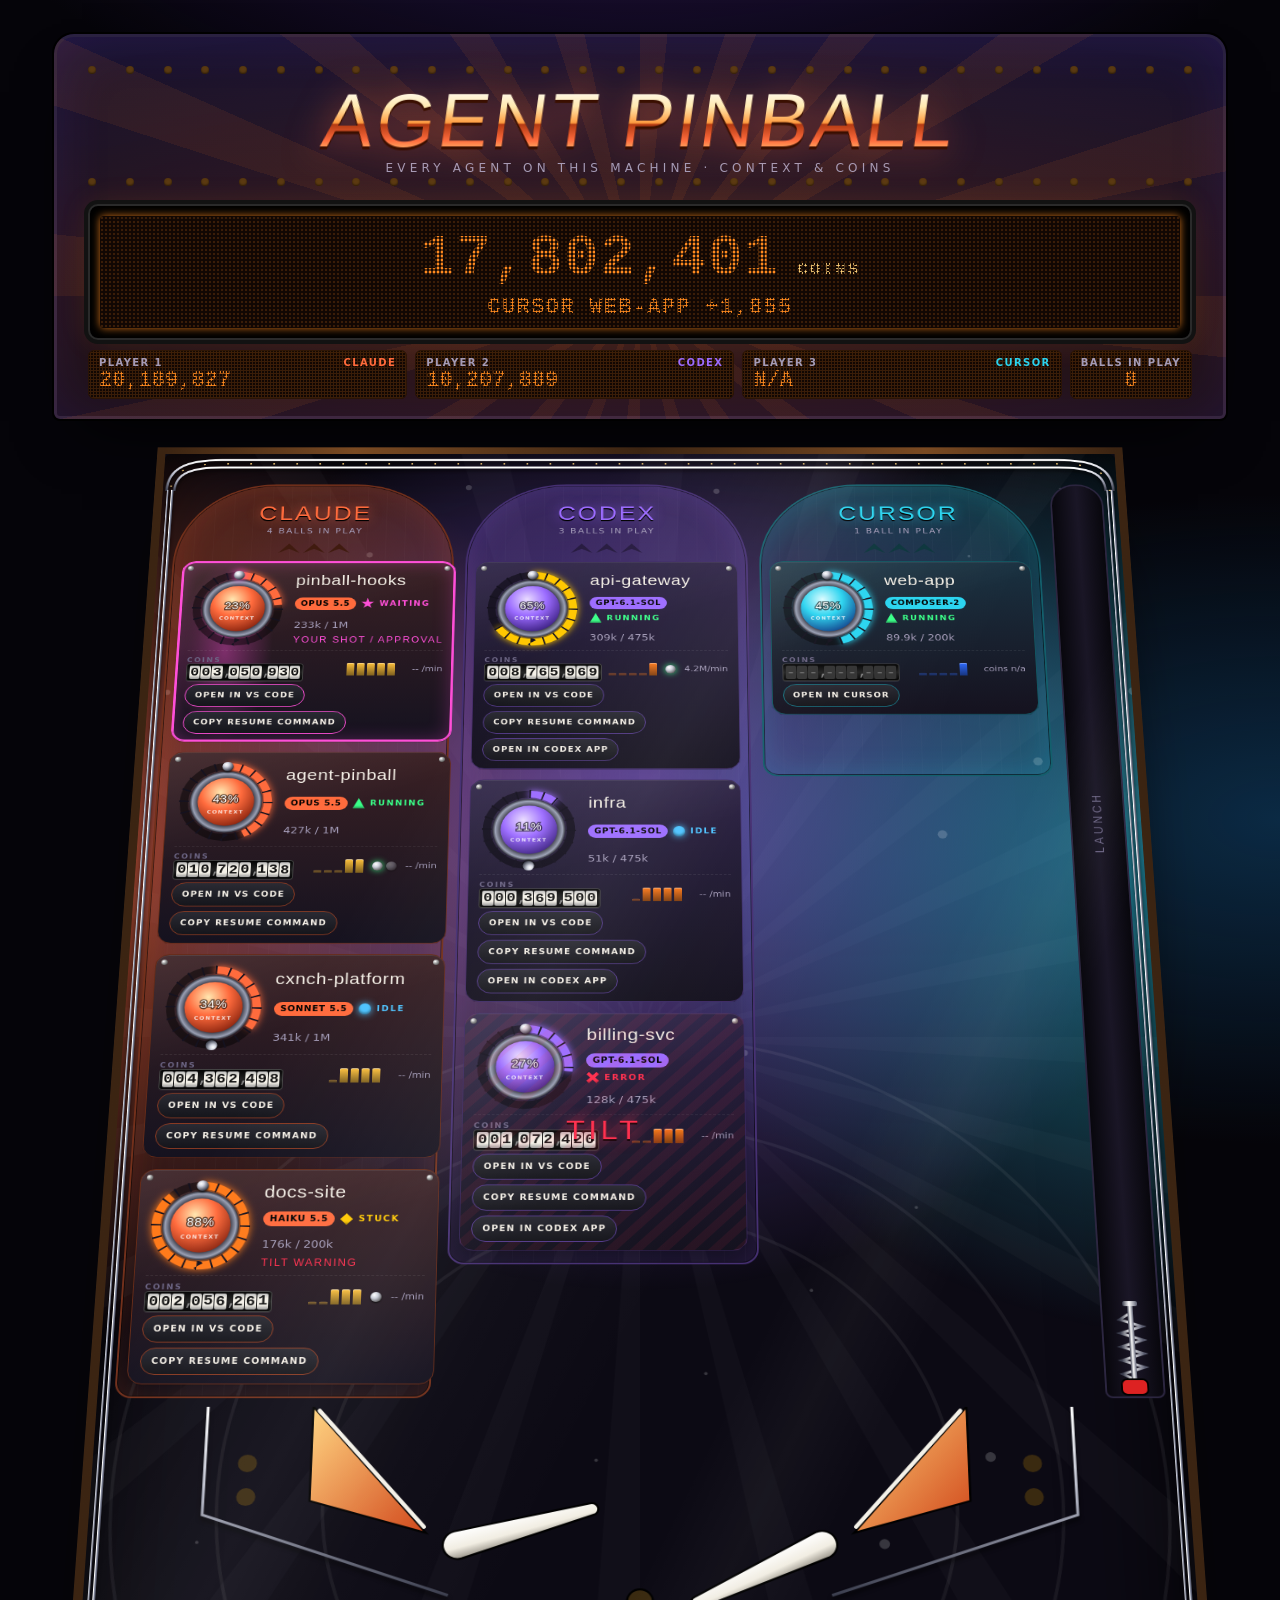
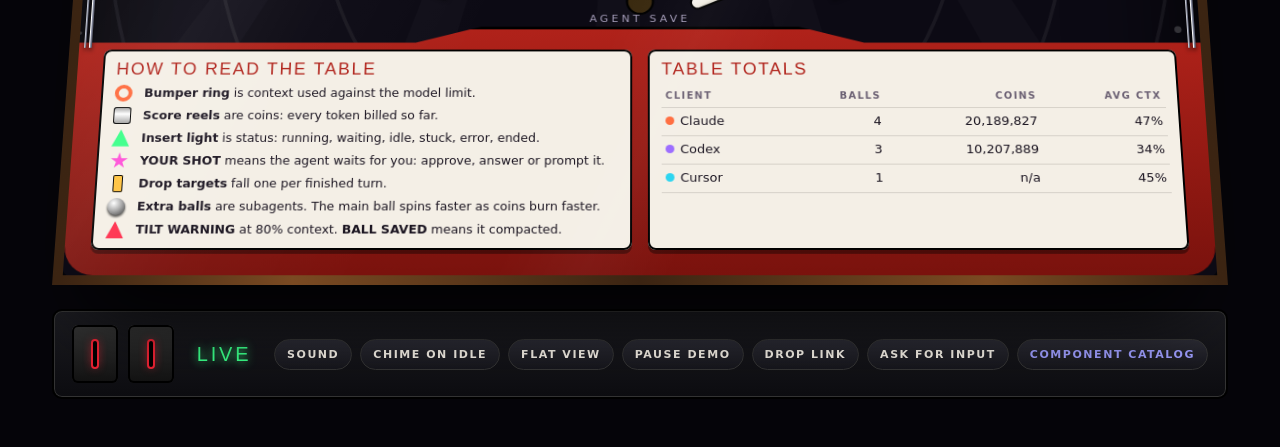
==== commit f976f9e7: "feat(design): waiting status, action links and sound toggle Adds the "waiting" status to the design " ====
--- a/docs/design/prototype/index.html
+++ b/docs/design/prototype/index.html
@@ -104,7 +104,8 @@
             <ul class="legend">
               <li><span class="legend-icon ring"></span><span><b>Bumper ring</b> is context used against the model limit.</span></li>
               <li><span class="legend-icon reel"></span><span><b>Score reels</b> are coins: every token billed so far.</span></li>
-              <li><span class="legend-icon insert"></span><span><b>Insert light</b> is status: running, idle, stuck, error, ended.</span></li>
+              <li><span class="legend-icon insert"></span><span><b>Insert light</b> is status: running, waiting, idle, stuck, error, ended.</span></li>
+              <li><span class="legend-icon shot"></span><span><b>YOUR SHOT</b> means the agent waits for you: approve, answer or prompt it.</span></li>
               <li><span class="legend-icon target"></span><span><b>Drop targets</b> fall one per finished turn.</span></li>
               <li><span class="legend-icon ball"></span><span><b>Extra balls</b> are subagents. The main ball spins faster as coins burn faster.</span></li>
               <li><span class="legend-icon warn"></span><span><b>TILT WARNING</b> at 80% context. <b>BALL SAVED</b> means it compacted.</span></li>
@@ -129,9 +130,12 @@
       </div>
       <div class="link-state" data-live="true" role="status">LIVE</div>
       <div class="toggles">
+        <button class="toggle" type="button" data-toggle="sound" aria-pressed="false">Sound</button>
+        <button class="toggle" type="button" data-toggle="idle-chime" aria-pressed="false">Chime on idle</button>
         <button class="toggle" type="button" data-toggle="flat" aria-pressed="false">Flat view</button>
         <button class="toggle" type="button" data-toggle="pause" aria-pressed="false">Pause demo</button>
         <button class="toggle" type="button" data-toggle="unplug" aria-pressed="false">Drop link</button>
+        <button class="toggle" type="button" data-demo-wait>Ask for input</button>
         <a class="toggle" href="catalog.html">Component catalog</a>
       </div>
     </footer>
--- a/docs/design/prototype/pinball.css
+++ b/docs/design/prototype/pinball.css
@@ -46,6 +46,7 @@
   --st-stuck: #ffc800;
   --st-error: #ff2e4d;
   --st-ended: #6b6b7a;
+  --st-waiting: #ff4fd8;
 
   /* Context levels */
   --lv-warm: #ffc800;
@@ -718,6 +719,10 @@
 
 .bumper[data-status="stuck"] .orbit { animation: trapped .5s ease-in-out infinite alternate; }
 
+/* Waiting: the ball is held in the kickout hole at the top of the ring. */
+.bumper[data-status="waiting"] .orbit { transform: rotate(0deg); transition: transform .8s var(--ease-spring); }
+.bumper[data-status="waiting"] .ball { filter: drop-shadow(0 0 6px var(--st-waiting)); }
+
 @keyframes spin { to { transform: rotate(360deg); } }
 @keyframes trapped { from { transform: rotate(-8deg); } to { transform: rotate(8deg); } }
 
@@ -916,6 +921,8 @@
 .insert[data-status="error"] { --c: var(--st-error); }
 .insert[data-status="error"] .insert-lamp { clip-path: polygon(20% 0, 50% 30%, 80% 0, 100% 20%, 70% 50%, 100% 80%, 80% 100%, 50% 70%, 20% 100%, 0 80%, 30% 50%, 0 20%); animation: blink .4s steps(1, end) infinite; }
 .insert[data-status="ended"] .insert-lamp { box-shadow: none; opacity: .5; }
+.insert[data-status="waiting"] { --c: var(--st-waiting); }
+.insert[data-status="waiting"] .insert-lamp { width: 16px; height: 16px; clip-path: polygon(50% 0, 61% 35%, 98% 35%, 68% 57%, 79% 91%, 50% 70%, 21% 91%, 32% 57%, 2% 35%, 39% 35%); animation: blink .7s steps(1, end) infinite; }
 
 @keyframes blink { 50% { opacity: .25; } }
 
@@ -929,6 +936,16 @@
 
 .bumper[data-level="hot"] .tilt-warning,
 .bumper[data-level="crit"] .tilt-warning { display: inline; }
+
+.your-shot {
+  display: none;
+  font: 400 12px/1 var(--font-display);
+  letter-spacing: .14em;
+  text-transform: uppercase;
+  color: var(--st-waiting);
+}
+
+.bumper[data-status="waiting"] .your-shot { display: inline; }
 
 /* ------------------------------------------------------------ drop targets */
 
@@ -971,6 +988,7 @@
 
 .mini-ball[data-status="running"] { animation: bob .6s ease-in-out infinite alternate; box-shadow: 0 0 8px var(--st-running); }
 .mini-ball[data-status="ended"] { opacity: .35; }
+.mini-ball[data-status="waiting"] { box-shadow: 0 0 0 2px var(--st-waiting), 0 0 8px var(--st-waiting); }
 
 @keyframes bob { to { transform: translateY(-3px); } }
 
@@ -1005,6 +1023,90 @@
 }
 
 .bumper[data-status="ended"] { filter: grayscale(.9) brightness(.7); }
+
+/*
+ * Waiting: a static frame that reads with motion off, plus a glow that
+ * pulses (opacity only) when motion is allowed.
+ */
+.bumper[data-status="waiting"] {
+  border-color: var(--st-waiting);
+  box-shadow:
+    0 10px 22px -12px #000,
+    inset 0 0 0 2px var(--st-waiting),
+    inset 0 0 24px color-mix(in srgb, var(--st-waiting) 30%, transparent);
+}
+
+.waiting-glow {
+  position: absolute;
+  inset: 0;
+  z-index: -1;
+  display: none;
+  pointer-events: none;
+  background: radial-gradient(closest-side at 56px 50%, color-mix(in srgb, var(--st-waiting) 40%, transparent), transparent);
+}
+
+.bumper[data-status="waiting"] .waiting-glow { display: block; }
+
+@media (prefers-reduced-motion: no-preference) {
+  .bumper[data-status="waiting"] .waiting-glow { animation: waiting-pulse 1.1s ease-in-out infinite alternate; }
+}
+
+@keyframes waiting-pulse { from { opacity: .15; } to { opacity: 1; } }
+
+/* ------------------------------------------------------ bumper actions */
+
+/*
+ * A sibling of the stretched .bumper-hit, layered above it, so each link is
+ * its own control and never nested inside the card's button.
+ */
+.bumper-actions {
+  position: relative;
+  z-index: 3;
+  grid-column: 1 / -1;
+  display: flex;
+  flex-wrap: wrap;
+  gap: 6px;
+}
+
+.bumper-actions[hidden],
+.action[hidden] { display: none; }
+
+.action {
+  display: inline-flex;
+  align-items: center;
+  min-height: 32px;
+  padding: 6px 11px;
+  border-radius: 999px;
+  border: 1px solid color-mix(in srgb, var(--p) 55%, #000);
+  background: linear-gradient(180deg, #2a2a33, #15151b);
+  color: var(--ink);
+  font: 700 10px/1.2 var(--font-body);
+  letter-spacing: .12em;
+  text-transform: uppercase;
+  text-decoration: none;
+  cursor: pointer;
+}
+
+.action:hover { border-color: var(--p2); color: var(--p2); }
+.action:focus-visible { outline: 3px solid var(--p2); outline-offset: 1px; }
+
+.bumper[data-status="waiting"] .action,
+.backglass[data-status="waiting"] .action { border-color: var(--st-waiting); }
+
+.resume-cmd {
+  display: block;
+  margin-top: 8px;
+  padding: 8px 10px;
+  border-radius: 8px;
+  background: var(--cab-black);
+  border: 1px solid var(--cab-line);
+  font: 12px/1.4 var(--font-dmd);
+  color: var(--ink-dim);
+  overflow-wrap: anywhere;
+  user-select: all;
+}
+
+.resume-cmd[hidden] { display: none; }
 
 .bumper[data-status="ended"] .overlay-over {
   display: grid;
@@ -1168,6 +1270,7 @@
 .legend-icon.insert { border-radius: 0; background: var(--st-running); clip-path: polygon(50% 0, 100% 100%, 0 100%); }
 .legend-icon.ball { background: radial-gradient(circle at 35% 30%, #fff, #aaa 45%, #333); }
 .legend-icon.target { border-radius: 2px; width: 10px; margin-left: 4px; background: var(--claude-2); box-shadow: inset 0 0 0 1px #000; }
+.legend-icon.shot { border-radius: 0; background: var(--st-waiting); clip-path: polygon(50% 0, 61% 35%, 98% 35%, 68% 57%, 79% 91%, 50% 70%, 21% 91%, 32% 57%, 2% 35%, 39% 35%); }
 .legend-icon.warn { border-radius: 0; background: var(--lv-crit); clip-path: polygon(50% 0, 100% 100%, 0 100%); }
 
 .totals {
@@ -1251,6 +1354,9 @@
 
 .toggle[aria-pressed="true"] { border-color: var(--dmd-on); color: var(--dmd-hot); box-shadow: 0 0 12px #ff8a1f44; }
 .toggle:focus-visible { outline: 3px solid var(--dmd-hot); outline-offset: 2px; }
+
+/* Sound is wanted but the browser needs one more gesture to start audio. */
+.toggle[data-armed="false"] { border-color: var(--st-waiting); color: var(--st-waiting); animation: blink 1s steps(1, end) infinite; }
 
 /* ------------------------------------------------------ backglass drawer */
 
